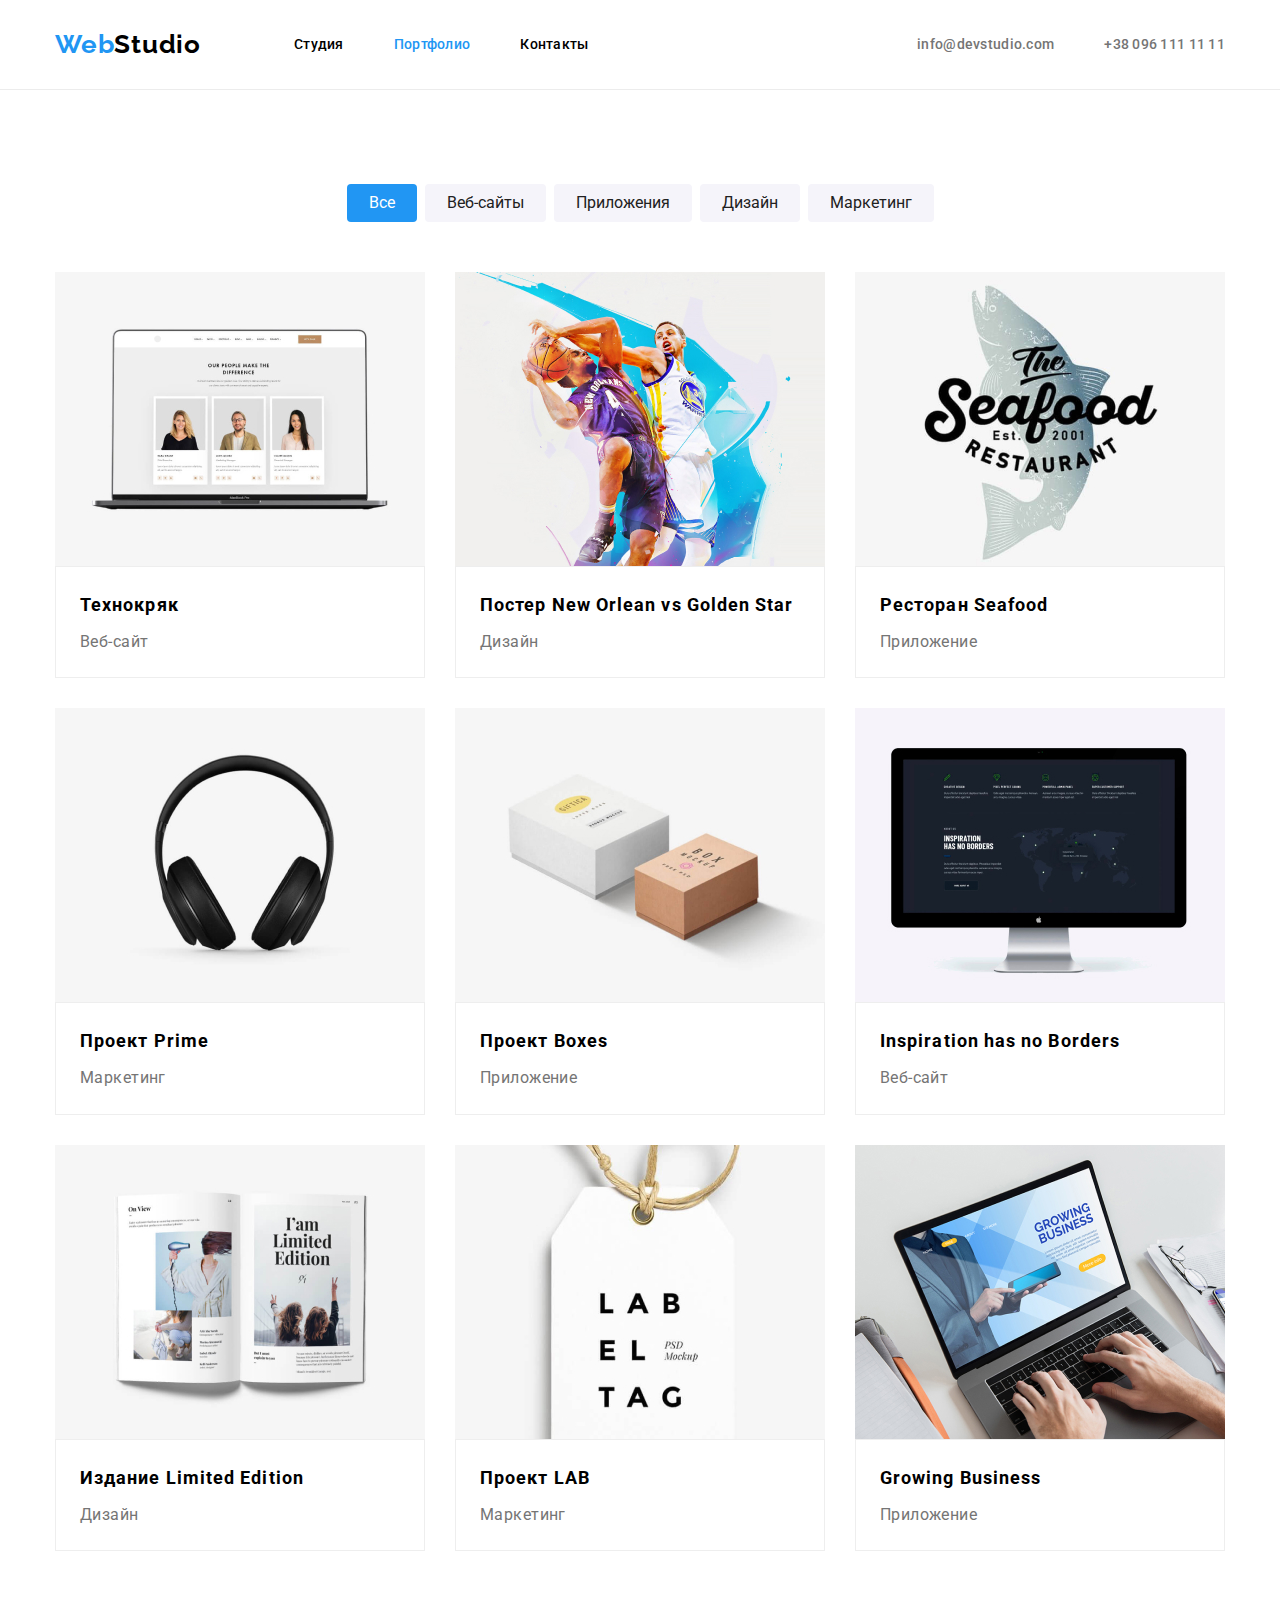
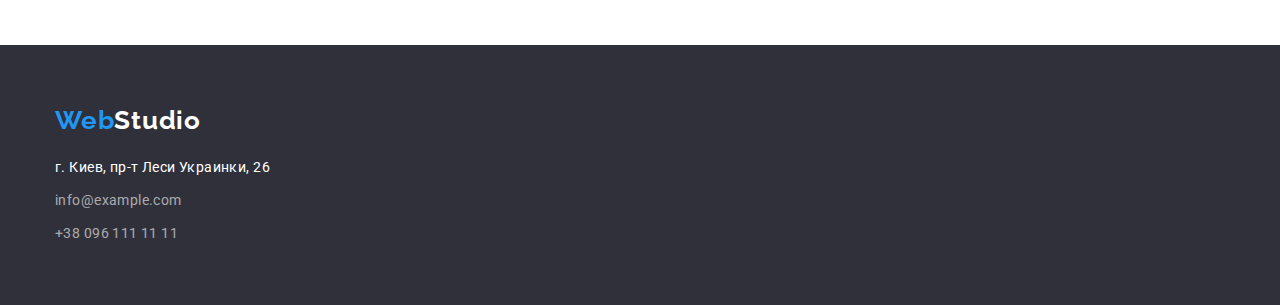
==== portfolio.html @ 382e7dde "Initial commit" ====
<!DOCTYPE html>
<html lang="ru">
<head>
    <meta charset="UTF-8">
    <meta http-equiv="X-UA-Compatible" content="IE=edge">
    <meta name="viewport" content="width=device-width, initial-scale=1.0">
    <title>Портфолио</title>
    <link rel="preconnect" href="https://fonts.googleapis.com" />
    <link rel="preconnect" href="https://fonts.gstatic.com" crossorigin />
    <link
      href="https://fonts.googleapis.com/css2?family=Raleway:wght@700&family=Roboto:wght@400;500;700;900&display=swap"
      rel="stylesheet"
    />
    <link rel="stylesheet" href="./css/modern-normalize-main/modern-normalize.css">
    <link rel="stylesheet" href="./css/styles.css">
</head>
<body>
  <header class="page-header">
    <div class="container">
      <div class="nav-container">
    <nav class="header-nav">
      <a class="logo-link" href="./index.html">Web<span class="logo-studio">Studio</span></a>
      <ul class="list-nav">
        <li class="item-nav-first"><a class="link-header" href="./index.html">Студия</a></li>
        <li class="item-nav"><a class="link-header current" href="./portfolio.html">Портфолио</a></li>
        <li class="item-nav"><a class="link-header" href="/">Контакты</a></li>
      </ul>
    </nav>
    <ul class="list-contact">
      <li class="item-contact">
        <a class="link-contact" href="emailto:info@devstudio.com">info@devstudio.com </a>
      </li>
      <li class="item-contact">
        <a class="link-contact" href="tel:+380961111111"> +38 096 111 11 11</a>
      </li>
    </ul>
  </div>
  </div>
  </header>
      <main>
      <section class="section portfolio-section">
        <div class="container">
        <h1 class="visually-hidden">Наши Услуги</h1>
        <ul class="button-list">
            <li class="button-item">
                <button class="button-portfolio active" type="button">Все</button>
            </li>
            <li class="button-item">
                <button class="button-portfolio" type="button">Веб-сайты</button>
            </li>
            <li class="button-item">
                <button class="button-portfolio" type="button">Приложения</button>
            </li>
            <li class="button-item">
                <button class="button-portfolio" type="button">Дизайн</button>
            </li>
            <li class="button-item-last">
                <button class="button-portfolio" type="button">Маркетинг</button>
            </li>
        </ul>
        <ul class="service">
            <li class="service-card" >
                 <img class="image img-service" src="./images/persh.jpg" alt="techno_kriak" width="370" height="294">
                 <div class="service-description">
                 <h2 class="service-title">Технокряк</h2>
                 <p class="service-text">Веб-сайт</p>
                </div>
            <li class="service-card">
                 <img class="image img-service" src="./images/drugii.jpg" alt="poster" width="370" height="294">
                 <div class="service-description" >
                 <h2 class="service-title">Постер New Orlean vs Golden Star</h2>
                 <p class="service-text">Дизайн</p>
                </div>
            <li class="service-card">
                 <img class="image img-service" src="./images/tretii.jpg" alt="restoran" width="370" height="294">
                 <div class="service-description" >
                 <h2 class="service-title">Ресторан Seafood</h2>
                 <p class="service-text">Приложение</p>
                </div>
            <li class="service-card">
                 <img class="image img-service" src="./images/chetvert.jpg" alt="prime" width="370" height="294">
                 <div class="service-description" >
                 <h2 class="service-title">Проект Prime</h2>
                 <p class="service-text">Маркетинг</p>
                </div>
            <li class="service-card">
                 <img class="image img-service" src="./images/piatii.jpg" alt="boxes" width="370" height="294">
                 <div class="service-description" >
                 <h2 class="service-title">Проект Boxes</h2>
                 <p class="service-text">Приложение</p>
                </div>
            <li class="service-card">
                 <img class="image img-service" src="./images/shostii.jpg" alt="web_site" width="370" height="294">
                 <div class="service-description" >
                 <h2 class="service-title">Inspiration has no Borders</h2>
                 <p class="service-text">Веб-сайт</p>
                </div>
            <li class="service-card">
                 <img class="image img-service" src="./images/sim.jpg" alt="magasine" width="370" height="294">
                 <div class="service-description" >
                 <h2 class="service-title">Издание Limited Edition</h2>
                 <p class="service-text">Дизайн</p>
                </div>
            <li class="service-card">
                 <img class="image img-service" src="./images/osim.jpg" alt="marketing" width="370" height="294">
                 <div class="service-description" >
                 <h2 class="service-title">Проект LAB</h2>
                 <p class="service-text">Маркетинг</p>
                </div>
            <li class="service-card">
                 <img class="image img-service" src="./images/dev.jpg" alt="app" width="370" height="294">
                 <div class="service-description" >
                 <h2 class="service-title">Growing Business</h2>
                 <p class="service-text">Приложение</p>
                </div>
        </ul>
      </div>
      </section>
      </main>
      <footer>
        <div class="container">
        <a class="logo-link" href="./index.html">Web<span class="logo-studio-footer">Studio</span></a>
        <address>
          <ul class="footer-list">
            <li class="footer-item">
              <a class="footer-link addreses" 
                href="https://bit.ly/3pXMvUd"
                target="_blank"
                rel="noopener noreferrer"
                >г. Киев, пр-т Леси Украинки, 26</a
              >
            </li>
            <li class="footer-item">
              <a class="footer-link" href="mailto:info@devstudio.com"
                >info@example.com</a
              >
            </li>
            <li class="footer-item-contact"><a class="footer-link" href="tel:+380961111111">+38 096 111 11 11</a></li>
          </ul>
        </address>
      </div>
      </footer>
</body>
</html>
---- css/styles.css ----
/* main */
:root {
    --primary-background-color: #ffffff;
    --secondary-background-color: #f5f4fa;
    --primary-text-color: #757575;
    --secondary-text-color: #212121;
    --accent: #2196f3;
    --button-hover: #188ce8;
    --logo-color: #000000;
    --invert-text-color: #ffffff;
    --third-text-color: rgba(255, 255, 255, 0.6);
    --third-background-color: #2f303a;
  }
body{
    background-color: var(--invert-text-color);
    font-family: 'Roboto', sans-serif;
    font-size: 14px;
    line-height: 1.2;
    letter-spacing: 0.03em;
}
.visually-hidden {
    position: absolute;
    width: 1px;
    height: 1px;
    margin: -1px;
    border: 0;
    padding: 0;
    
    white-space: nowrap;
    clip-path: inset(100%);
    clip: rect(0 0 0 0);
    overflow: hidden;
  }
  .container{
    width: 1200px;
    margin-left: auto;
    margin-right: auto;
    padding-left: 15px;
    padding-right: 15px;
  }
h1, h2, h3, h4, h5, h6, p {
	margin-top: 0;
}
.image {
	display: block;
	max-width: 100%;
	height: auto;
}
html {
	box-sizing: border-box;
}
*,
*::after,
*::before {
	box-sizing: inherit;
}
.section{
  padding-top: 94px;
  padding-bottom: 94px;
}
  /* header */
  header{
    padding: 29px 0;
    border-bottom: 1px solid #ECECEC;
  }
  .nav-container{
    display: flex;
    align-items: center;
  }
  .header-nav{
    display: flex;
    margin: 0;
  }
.logo-link{
    font-family: 'Raleway';
    font-style: normal;
    font-weight: 700;
    font-size: 26px;
    line-height: 1.19;
    letter-spacing: 0.03em;
    color: var(--accent);
    text-decoration: none;
}
.logo-studio{
    color: var(--logo-color);
}
.list-nav{
  list-style: none;
  display: flex;
  margin: 0;
  margin-left: 93px;
  align-items: center;
  list-style: none;
	padding-left: 0;
}
.item-nav-first{
  margin: 0;
}
.item-nav{
  margin-left: 50px;
}
.item-nav .current {
  color: var(--accent);
}
.item-nav-first .current {
  color: var(--accent);
}
.link-header {
  text-decoration: none;
  color: var(--secondary-text-color);
  font-weight: 500;
  line-height: 1.5;
  letter-spacing: 0.02em;
	color: inherit;
  padding-top: 32px;
  padding-bottom: 32px;
}
.link-header:hover, 
.link-header:focus {
  color: var(--accent);
}
.list-contact{
  list-style: none;
	padding-left: 0;
	margin: 0;
  display: flex;
  margin-left: auto;
 }
.item-contact{
 margin-left: 50px;
}
.item-contact-first{
  margin: 0;
}
.link-contact{
  color:  var(--primary-text-color);
  line-height: 1.5;
  font-weight: 500;
  letter-spacing: 0.02em;
  text-decoration: none;
  padding-top: 32px;
  padding-bottom: 32px;
}
.link-contact:hover,
.link-contact:focus {
  color: var(--accent);
}
/* studia */
.main-page {
    background: var(--third-background-color);
    text-align: center;
    padding: 200px 0;
    margin: 0;


}
.main-title {
    font-weight: 900;
    font-size: 44px;
    line-height: 1.36;
    letter-spacing: 0.06em;
    text-transform: uppercase;
    color: var(--primary-background-color);
    margin-bottom: 30px; 
    margin-left: auto;
    margin-right: auto;
    width: 696px;
 
}
.support {
    background-color: var(--button-hover);
    box-shadow: 0px 4px 4px rgba(0, 0, 0, 0.15);
    font-size: 16px;
    line-height: 1.9;
    color: #FFFFFF;
    cursor: pointer;
    display: inline-block;
    text-align: center;
    justify-content: center;
    padding: 10px 32px ;
    letter-spacing: 0.06em;
    border-radius: 4px;
    border: 0;
    min-width: 13px;

}

.facts-list {
  list-style: none;
  display: flex;
  margin: 0;
  padding-left: 0;
  align-items: center;
  justify-content: space-between;
}
.facts-item{
  width: 270px;
}

.facts-title {
    font-size: 14px;
    line-height: 1.1;
    text-transform: uppercase;
    color: var(--secondary-text-color);
    margin-bottom: 10px;
}
.facts-text{
    line-height: 1.71;
    color: var(--primary-text-color);
    margin: 0;
}
.presentation{
  padding-top: 0;
  text-align: center;
  align-items: center;
}
.section-title{
  margin-bottom: 50px;
  font-size: 36px;
  line-height: 1.2;
  text-align: center;
  color:var(--secondary-text-color);

}
.list-presentation{
  display: flex;
  text-decoration: none;
  padding-left: 0%;
  margin-top: -30px;
  margin-left: -30px;
  margin-bottom: 0;
}
.item-presentation{
  list-style: none;
  display: inline-block;
  margin-top: 30px;
  margin-left: 30px;
  flex-basis: calc((100% - 60px) / 3);
}
.team{
  text-align: center;
  align-items: center;
  background-color: var(--secondary-background-color);
  
}
.list-team{
  text-decoration: none;
  display: flex;
  padding-left: 0%;
  margin-top: -30px;
  margin-left: -30px;
  margin-bottom: 0;
}
.team-text{
  padding-top: 30px;
  padding-bottom: 30px;
}

.team-card{
    list-style: none;
    background: var(--primary-background-color);
    box-shadow: 0px 1px 3px rgba(0, 0, 0, 0.12), 0px 1px 1px rgba(0, 0, 0, 0.14),
      0px 2px 1px rgba(0, 0, 0, 0.2);
    border-radius: 0px 0px 4px 4px;
    display: inline-block;
    justify-content: space-between;
    margin-top: 30px;
    margin-left: 30px;
    flex-basis: calc((100% - 120px) / 4);
}
.team-name {
    font-weight: 500;
    font-size: 16px;
    line-height: 1.2;
    text-align: center;
    margin-bottom: 4px;
  }
  
.team-desc {
    font-size: 16px;
    line-height: 1.2;
    text-align: center;
    margin: 0;
    color: var(--primary-text-color);
  }
  /* footer */
  footer{
    background: var(--third-background-color);
    padding-top: 60px;
    padding-bottom: 60px;
    border-bottom: var(--accent);

  }
  .logo-studio-footer{
    color: var(--invert-text-color);
  }
  address{
    font-style: normal;
    margin-top: 20px;
  }
  .footer-list{
    list-style: none;
    padding-left: 0;
    margin: 0;
  }
  .footer-item{
    list-style: none;
    margin-bottom: 9px;
  }
  .footer-item-contact{
    margin-bottom: 0;
  }
  .footer-link{
    text-decoration: none;
    line-height: 1.7;
    color:   rgba(255, 255, 255, 0.6);
  }

.addreses{
  color: var(--invert-text-color);
}
/* portfolio */
.button-list{
  display: flex;
  align-items: center;
  justify-content: center;
  list-style: none;
	padding-left: 0;
  margin: 0;
}
.button-item{
  list-style: none;
  display: inline-block;
  margin-right: 8px;
}
.button-item-last{
  margin-right: 0;
}
.button-portfolio{
    background: #F5F4FA;
    color: var(--secondary-text-color);
    font-size: 16px;
    line-height: 1.63;
    text-align: center; 
    cursor: pointer;
    border-radius: 4px;
    border: 0;
    padding: 6px 22px ;
}
.button-portfolio.active{
  background-color: var(--accent);
  color: var(--primary-background-color);
}
.button-portfolio:hover,
.button-portfolio:focus
{
    background-color: var(--accent);
    color: var(--invert-text-color);
}
.service{
  display: flex;
  flex-wrap: wrap;
  padding-left: 0;
  margin-top: 50px;
  margin-bottom: 0;
  margin-left: 0;
  margin-right: -30px;
  margin-bottom: -30px;
}

.service-card {
  list-style: none;
  flex-basis: calc((100% - 90px) / 3);
  margin-right: 30px;
  margin-bottom: 30px;
  }
  .service-description{
    padding: 20px 24px;
    border: 1px solid #EEEEEE;
  }
  .service-title {
    font-size: 18px;
    line-height: 2;
    letter-spacing: 0.06em;
    margin-bottom: 4px;
  }
.service-text{
  color: var(--primary-text-color);
  font-size: 16px;
  line-height: 1.9;
  margin: 0;
}
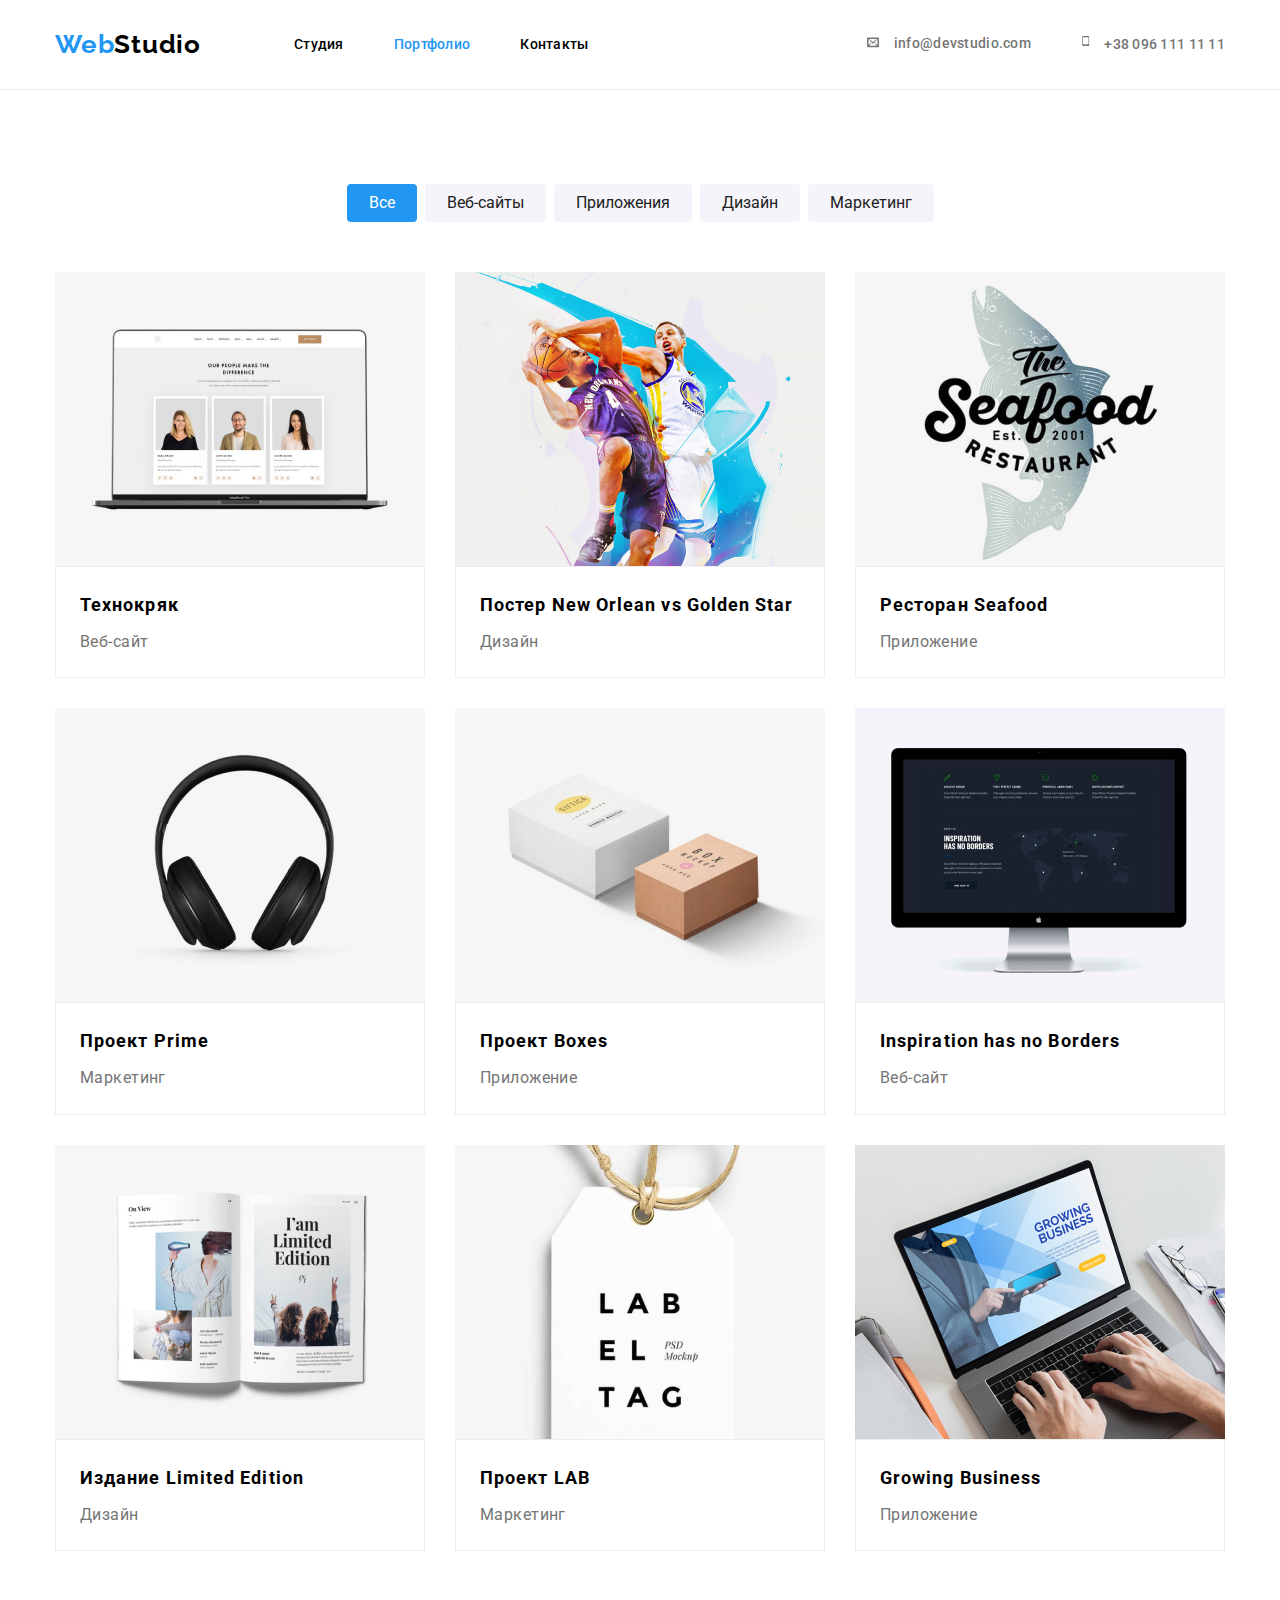
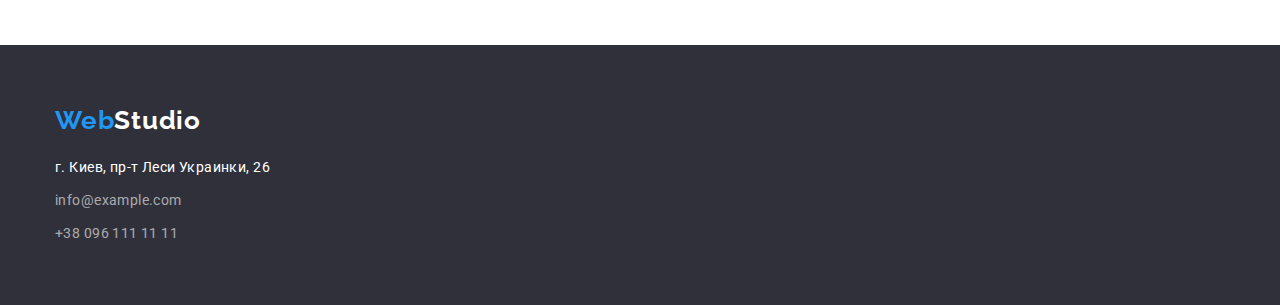
==== commit 82a8a670: "first" ====
--- a/portfolio.html
+++ b/portfolio.html
@@ -28,10 +28,20 @@
     </nav>
     <ul class="list-contact">
       <li class="item-contact">
-        <a class="link-contact" href="emailto:info@devstudio.com">info@devstudio.com </a>
+        <a class="link-contact" href="emailto:info@devstudio.com">
+          <svg class="contact-mail-icon">
+            <use href="./images/icons/icons.svg#icon-envelop " ></use>
+          </svg>
+          info@devstudio.com </a>
       </li>
       <li class="item-contact">
-        <a class="link-contact" href="tel:+380961111111"> +38 096 111 11 11</a>
+        <a class="link-contact" href="tel:+380961111111"> 
+          <svg class="contact-phone-icon">
+          <use href="./images/icons/icons.svg#icon-mobile2" >
+
+          </use>
+        </svg>
+        +38 096 111 11 11</a>
       </li>
     </ul>
   </div>
--- a/css/styles.css
+++ b/css/styles.css
@@ -141,16 +141,37 @@
   padding-top: 32px;
   padding-bottom: 32px;
 }
+.contact-mail-icon{
+  width: 16px;
+  height: 12px;
+  fill: var(--primary-text-color) ;
+  margin-right: 10px;
+}
+.contact-phone-icon{
+  width: 10px;
+  height: 16px;
+  fill: var(--primary-text-color);
+  margin-right: 10px;
+}
+.link-contact:hover .contact-mail-icon{
+  fill: var(--accent);
+}
+.link-contact:hover .contact-phone-icon{
+  fill: var(--accent);
+}
 .link-contact:hover,
 .link-contact:focus {
   color: var(--accent);
 }
 /* studia */
 .main-page {
-    background: var(--third-background-color);
+    background-image: linear-gradient(to right, rgba(47, 48, 58, 0.4), rgba(47, 48, 58, 0.4)), url(../images/main1.jpg) ;
+    height: 600px;
+    max-width: 1600px;
     text-align: center;
     padding: 200px 0;
-    margin: 0;
+    margin: 0 auto;
+    background-size: auto;
 
 
 }
@@ -196,6 +217,29 @@
 .facts-item{
   width: 270px;
 }
+.facts-item::before{
+  content: " ";
+  display: block;
+  height: 120px;
+  background-color: rgba(245, 244, 250, 1);
+  background-position: center;
+  background-repeat: no-repeat;
+  background-size: 70px;
+  border-radius: 4px;
+  margin-bottom: 30px;
+}
+.facts-item:nth-child(1)::before{
+  background-image: url(../images/antenna\ 1.png);
+}
+.facts-item:nth-child(2)::before{
+  background-image: url(../images/clock\ 1.png);
+}
+.facts-item:nth-child(3)::before{
+  background-image: url(../images/diagram\ 1.png);
+}
+.facts-item:nth-child(4)::before{
+  background-image: url(../images/astro.png);
+}
 
 .facts-title {
     font-size: 14px;
@@ -291,6 +335,13 @@
     border-bottom: var(--accent);
 
   }
+  .footer-section{
+    display: inline-flex;
+  }
+  .footer-join{
+    list-style: none;
+    margin-left: 70px;
+  }
   .logo-studio-footer{
     color: var(--invert-text-color);
   }
@@ -319,6 +370,29 @@
 .addreses{
   color: var(--invert-text-color);
 }
+.list-join-icon{
+  list-style: none;
+  display: flex;
+  padding-left: 0;
+
+}
+
+.text-join{
+    font-weight: 700;
+    font-size: 14px;
+    line-height: 1.2; 
+    color: var(--invert-text-color);
+    margin-bottom: 20px;
+}
+.media-icon-join{
+  display: inline-block;
+  width: 44px;
+  height: 44px;
+  fill: #FFFFFF;
+  background-color: rgba(255, 255, 255, 0.1);
+  border-radius: 50%;
+}
+
 /* portfolio */
 .button-list{
   display: flex;
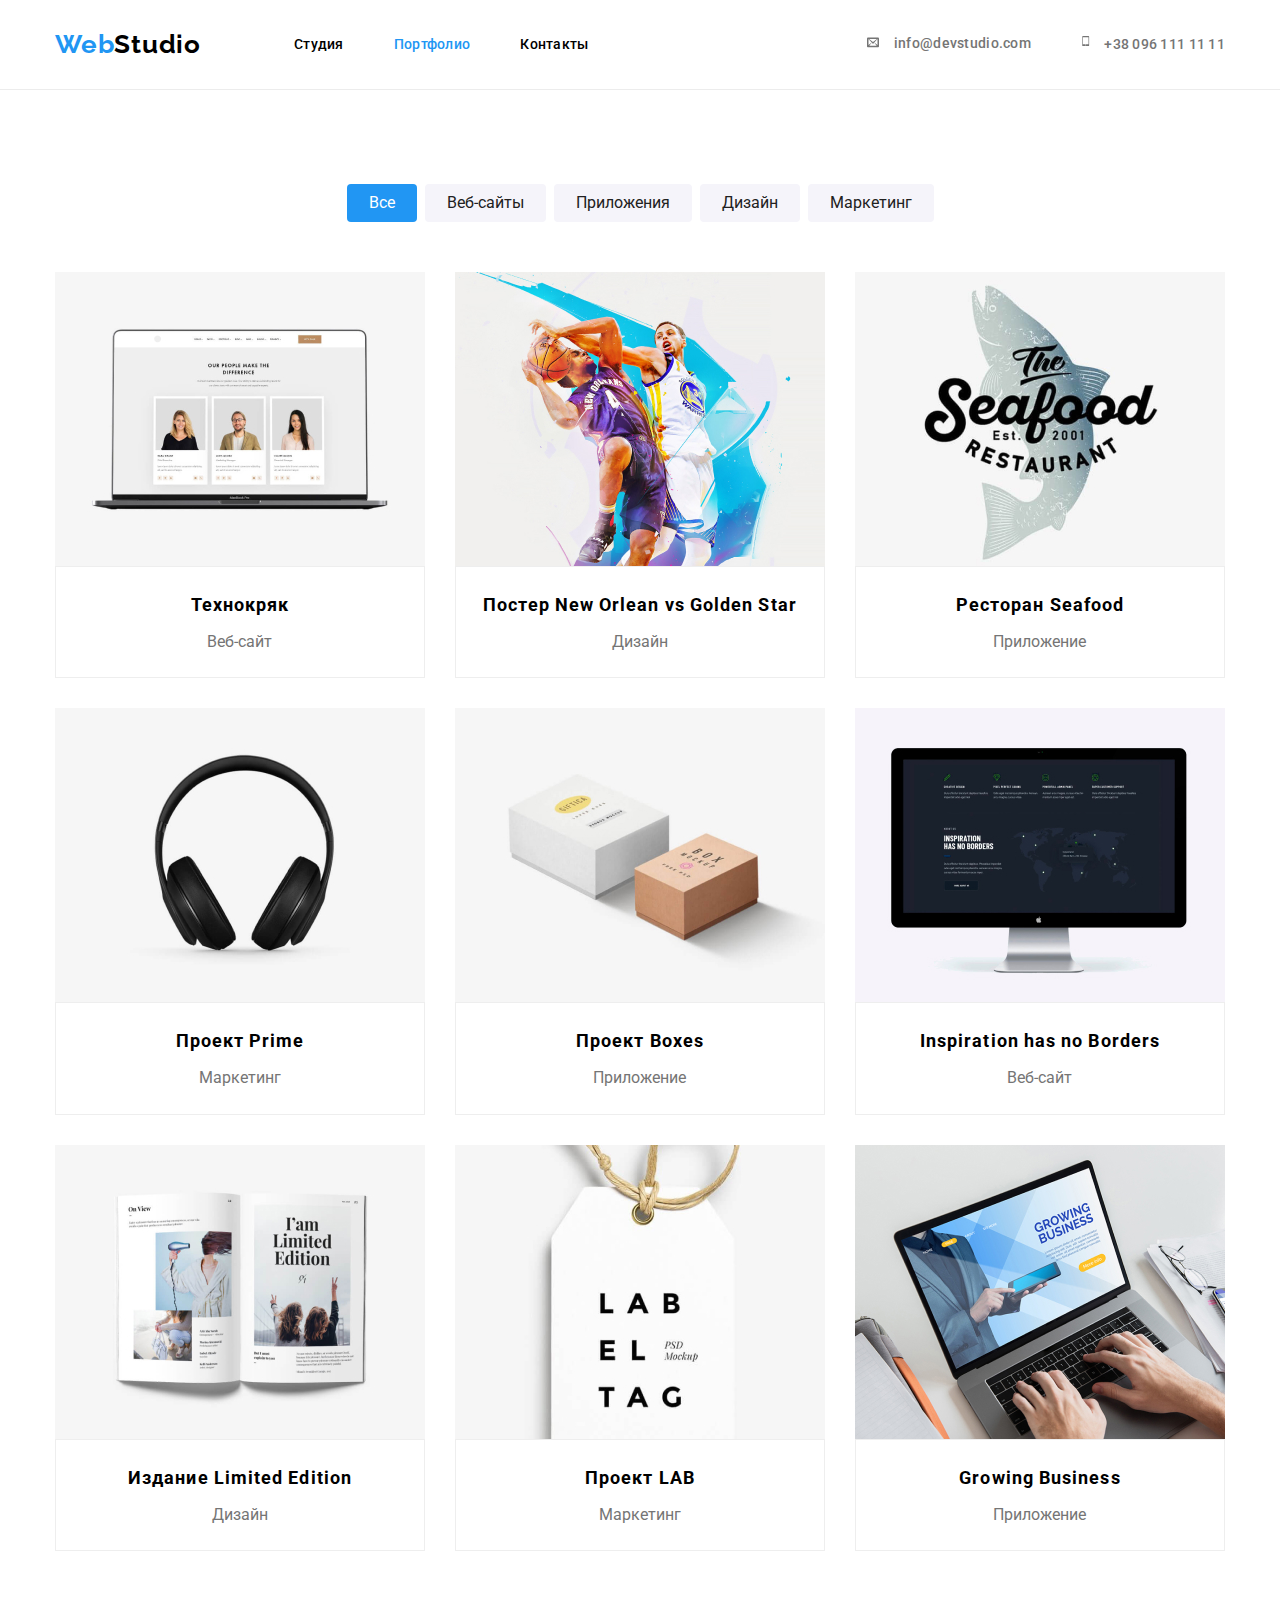
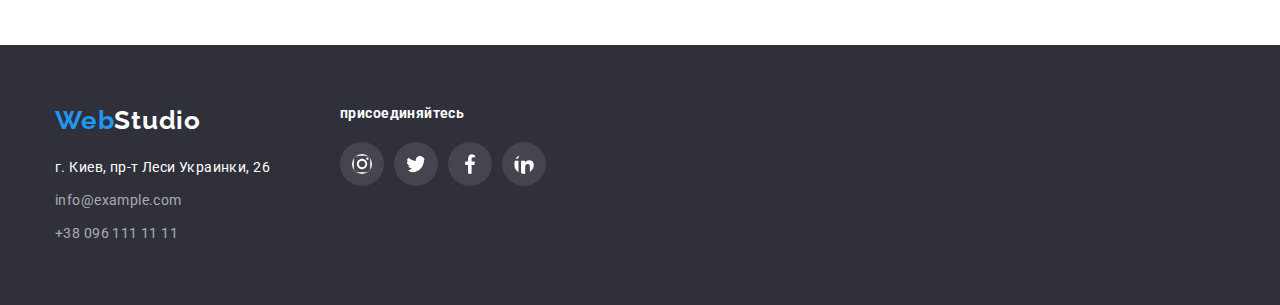
==== commit 846f9da8: "icons-2" ====
--- a/portfolio.html
+++ b/portfolio.html
@@ -1,9 +1,9 @@
 <!DOCTYPE html>
 <html lang="ru">
-<head>
-    <meta charset="UTF-8">
-    <meta http-equiv="X-UA-Compatible" content="IE=edge">
-    <meta name="viewport" content="width=device-width, initial-scale=1.0">
+  <head>
+    <meta charset="UTF-8" />
+    <meta http-equiv="X-UA-Compatible" content="IE=edge" />
+    <meta name="viewport" content="width=device-width, initial-scale=1.0" />
     <title>Портфолио</title>
     <link rel="preconnect" href="https://fonts.googleapis.com" />
     <link rel="preconnect" href="https://fonts.gstatic.com" crossorigin />
@@ -11,144 +11,275 @@
       href="https://fonts.googleapis.com/css2?family=Raleway:wght@700&family=Roboto:wght@400;500;700;900&display=swap"
       rel="stylesheet"
     />
-    <link rel="stylesheet" href="./css/modern-normalize-main/modern-normalize.css">
-    <link rel="stylesheet" href="./css/styles.css">
-</head>
-<body>
-  <header class="page-header">
-    <div class="container">
-      <div class="nav-container">
-    <nav class="header-nav">
-      <a class="logo-link" href="./index.html">Web<span class="logo-studio">Studio</span></a>
-      <ul class="list-nav">
-        <li class="item-nav-first"><a class="link-header" href="./index.html">Студия</a></li>
-        <li class="item-nav"><a class="link-header current" href="./portfolio.html">Портфолио</a></li>
-        <li class="item-nav"><a class="link-header" href="/">Контакты</a></li>
-      </ul>
-    </nav>
-    <ul class="list-contact">
-      <li class="item-contact">
-        <a class="link-contact" href="emailto:info@devstudio.com">
-          <svg class="contact-mail-icon">
-            <use href="./images/icons/icons.svg#icon-envelop " ></use>
-          </svg>
-          info@devstudio.com </a>
-      </li>
-      <li class="item-contact">
-        <a class="link-contact" href="tel:+380961111111"> 
-          <svg class="contact-phone-icon">
-          <use href="./images/icons/icons.svg#icon-mobile2" >
-
-          </use>
-        </svg>
-        +38 096 111 11 11</a>
-      </li>
-    </ul>
-  </div>
-  </div>
-  </header>
-      <main>
+    <link rel="stylesheet" href="./css/modern-normalize-main/modern-normalize.css" />
+    <link rel="stylesheet" href="./css/styles.css" />
+  </head>
+  <body>
+    <header class="page-header">
+      <div class="container">
+        <div class="nav-container">
+          <nav class="header-nav">
+            <a class="logo-link" href="./index.html">Web<span class="logo-studio">Studio</span></a>
+            <ul class="list-nav">
+              <li class="item-nav-first"><a class="link-header" href="./index.html">Студия</a></li>
+              <li class="item-nav">
+                <a class="link-header current" href="./portfolio.html">Портфолио</a>
+              </li>
+              <li class="item-nav"><a class="link-header" href="/">Контакты</a></li>
+            </ul>
+          </nav>
+          <ul class="list-contact">
+            <li class="item-contact">
+              <a class="link-contact" href="emailto:info@devstudio.com">
+                <svg class="contact-mail-icon">
+                  <use href="./images/icons/icons.svg#icon-envelop "></use>
+                </svg>
+                info@devstudio.com
+              </a>
+            </li>
+            <li class="item-contact">
+              <a class="link-contact" href="tel:+380961111111">
+                <svg class="contact-phone-icon">
+                  <use href="./images/icons/icons.svg#icon-mobile2"></use>
+                </svg>
+                +38 096 111 11 11</a
+              >
+            </li>
+          </ul>
+        </div>
+      </div>
+    </header>
+    <main>
       <section class="section portfolio-section">
         <div class="container">
-        <h1 class="visually-hidden">Наши Услуги</h1>
-        <ul class="button-list">
-            <li class="button-item">
-                <button class="button-portfolio active" type="button">Все</button>
-            </li>
-            <li class="button-item">
-                <button class="button-portfolio" type="button">Веб-сайты</button>
-            </li>
-            <li class="button-item">
-                <button class="button-portfolio" type="button">Приложения</button>
-            </li>
-            <li class="button-item">
-                <button class="button-portfolio" type="button">Дизайн</button>
+          <h1 class="visually-hidden">Наши Услуги</h1>
+          <ul class="button-list">
+            <li class="button-item">
+              <button class="button-portfolio active" type="button">Все</button>
+            </li>
+            <li class="button-item">
+              <button class="button-portfolio" type="button">Веб-сайты</button>
+            </li>
+            <li class="button-item">
+              <button class="button-portfolio" type="button">Приложения</button>
+            </li>
+            <li class="button-item">
+              <button class="button-portfolio" type="button">Дизайн</button>
             </li>
             <li class="button-item-last">
-                <button class="button-portfolio" type="button">Маркетинг</button>
-            </li>
-        </ul>
-        <ul class="service">
-            <li class="service-card" >
-                 <img class="image img-service" src="./images/persh.jpg" alt="techno_kriak" width="370" height="294">
-                 <div class="service-description">
-                 <h2 class="service-title">Технокряк</h2>
-                 <p class="service-text">Веб-сайт</p>
-                </div>
-            <li class="service-card">
-                 <img class="image img-service" src="./images/drugii.jpg" alt="poster" width="370" height="294">
-                 <div class="service-description" >
-                 <h2 class="service-title">Постер New Orlean vs Golden Star</h2>
-                 <p class="service-text">Дизайн</p>
-                </div>
-            <li class="service-card">
-                 <img class="image img-service" src="./images/tretii.jpg" alt="restoran" width="370" height="294">
-                 <div class="service-description" >
-                 <h2 class="service-title">Ресторан Seafood</h2>
-                 <p class="service-text">Приложение</p>
-                </div>
-            <li class="service-card">
-                 <img class="image img-service" src="./images/chetvert.jpg" alt="prime" width="370" height="294">
-                 <div class="service-description" >
-                 <h2 class="service-title">Проект Prime</h2>
-                 <p class="service-text">Маркетинг</p>
-                </div>
-            <li class="service-card">
-                 <img class="image img-service" src="./images/piatii.jpg" alt="boxes" width="370" height="294">
-                 <div class="service-description" >
-                 <h2 class="service-title">Проект Boxes</h2>
-                 <p class="service-text">Приложение</p>
-                </div>
-            <li class="service-card">
-                 <img class="image img-service" src="./images/shostii.jpg" alt="web_site" width="370" height="294">
-                 <div class="service-description" >
-                 <h2 class="service-title">Inspiration has no Borders</h2>
-                 <p class="service-text">Веб-сайт</p>
-                </div>
-            <li class="service-card">
-                 <img class="image img-service" src="./images/sim.jpg" alt="magasine" width="370" height="294">
-                 <div class="service-description" >
-                 <h2 class="service-title">Издание Limited Edition</h2>
-                 <p class="service-text">Дизайн</p>
-                </div>
-            <li class="service-card">
-                 <img class="image img-service" src="./images/osim.jpg" alt="marketing" width="370" height="294">
-                 <div class="service-description" >
-                 <h2 class="service-title">Проект LAB</h2>
-                 <p class="service-text">Маркетинг</p>
-                </div>
-            <li class="service-card">
-                 <img class="image img-service" src="./images/dev.jpg" alt="app" width="370" height="294">
-                 <div class="service-description" >
-                 <h2 class="service-title">Growing Business</h2>
-                 <p class="service-text">Приложение</p>
-                </div>
-        </ul>
+              <button class="button-portfolio" type="button">Маркетинг</button>
+            </li>
+          </ul>
+          <ul class="service">
+            <li class="service-card">
+              <button class="servise-card-button">
+                <img
+                  class="image img-service"
+                  src="./images/persh.jpg"
+                  alt="techno_kriak"
+                  width="370"
+                  height="294"
+                />
+                <div class="service-description">
+                  <h2 class="service-title">Технокряк</h2>
+                  <p class="service-text">Веб-сайт</p>
+                </div>
+              </button>
+            </li>
+
+            <li class="service-card">
+              <button class="servise-card-button">
+                <img
+                  class="image img-service"
+                  src="./images/drugii.jpg"
+                  alt="poster"
+                  width="370"
+                  height="294"
+                />
+                <div class="service-description">
+                  <h2 class="service-title">Постер New Orlean vs Golden Star</h2>
+                  <p class="service-text">Дизайн</p>
+                </div>
+              </button>
+            </li>
+
+            <li class="service-card">
+              <button class="servise-card-button">
+                <img
+                  class="image img-service"
+                  src="./images/tretii.jpg"
+                  alt="restoran"
+                  width="370"
+                  height="294"
+                />
+                <div class="service-description">
+                  <h2 class="service-title">Ресторан Seafood</h2>
+                  <p class="service-text">Приложение</p>
+                </div>
+              </button>
+            </li>
+
+            <li class="service-card">
+              <button class="servise-card-button">
+                <img
+                  class="image img-service"
+                  src="./images/chetvert.jpg"
+                  alt="prime"
+                  width="370"
+                  height="294"
+                />
+                <div class="service-description">
+                  <h2 class="service-title">Проект Prime</h2>
+                  <p class="service-text">Маркетинг</p>
+                </div>
+              </button>
+            </li>
+
+            <li class="service-card">
+              <button class="servise-card-button">
+                <img
+                  class="image img-service"
+                  src="./images/piatii.jpg"
+                  alt="boxes"
+                  width="370"
+                  height="294"
+                />
+                <div class="service-description">
+                  <h2 class="service-title">Проект Boxes</h2>
+                  <p class="service-text">Приложение</p>
+                </div>
+              </button>
+            </li>
+
+            <li class="service-card">
+              <button class="servise-card-button">
+                <img
+                  class="image img-service"
+                  src="./images/shostii.jpg"
+                  alt="web_site"
+                  width="370"
+                  height="294"
+                />
+                <div class="service-description">
+                  <h2 class="service-title">Inspiration has no Borders</h2>
+                  <p class="service-text">Веб-сайт</p>
+                </div>
+              </button>
+            </li>
+
+            <li class="service-card">
+              <button class="servise-card-button">
+                <img
+                  class="image img-service"
+                  src="./images/sim.jpg"
+                  alt="magasine"
+                  width="370"
+                  height="294"
+                />
+                <div class="service-description">
+                  <h2 class="service-title">Издание Limited Edition</h2>
+                  <p class="service-text">Дизайн</p>
+                </div>
+              </button>
+            </li>
+
+            <li class="service-card">
+              <button class="servise-card-button">
+                <img
+                  class="image img-service"
+                  src="./images/osim.jpg"
+                  alt="marketing"
+                  width="370"
+                  height="294"
+                />
+                <div class="service-description">
+                  <h2 class="service-title">Проект LAB</h2>
+                  <p class="service-text">Маркетинг</p>
+                </div>
+              </button>
+            </li>
+
+            <li class="service-card">
+              <button class="servise-card-button">
+                <img
+                  class="image img-service"
+                  src="./images/dev.jpg"
+                  alt="app"
+                  width="370"
+                  height="294"
+                />
+                <div class="service-description">
+                  <h2 class="service-title">Growing Business</h2>
+                  <p class="service-text">Приложение</p>
+                </div>
+              </button>
+            </li>
+          </ul>
+        </div>
+      </section>
+    </main>
+    <footer>
+      <div class="container">
+        <div class="footer-section">
+          <div class="adress-footer">
+            <a class="logo-link" href="./index.html"
+              >Web<span class="logo-studio-footer">Studio</span></a
+            >
+            <address>
+              <ul class="footer-list">
+                <li class="footer-item">
+                  <a
+                    class="footer-link addreses"
+                    href="https://bit.ly/3pXMvUd"
+                    target="_blank"
+                    rel="noopener noreferrer"
+                    >г. Киев, пр-т Леси Украинки, 26</a
+                  >
+                </li>
+                <li class="footer-item">
+                  <a class="footer-link" href="mailto:info@devstudio.com">info@example.com</a>
+                </li>
+                <li class="footer-item-contact">
+                  <a class="footer-link" href="tel:+380961111111">+38 096 111 11 11</a>
+                </li>
+              </ul>
+            </address>
+          </div>
+          <div class="footer-join">
+            <p class="text-join">присоединяйтесь</p>
+            <ul class="list-join-icon">
+              <li class="item-join-icon-first">
+                <a class="link-join-icon" href="">
+                  <svg class="media-icon-join">
+                    <use href="./images/icons/icons.svg#icon-instagram"></use>
+                  </svg>
+                </a>
+              </li>
+              <li class="item-join-icon">
+                <a class="link-join-icon" href="">
+                  <svg class="media-icon-join">
+                    <use href="./images/icons/icons.svg#icon-twitter"></use>
+                  </svg>
+                </a>
+              </li>
+              <li class="item-join-icon">
+                <a class="link-join-icon" href="">
+                  <svg class="media-icon-join">
+                    <use href="./images/icons/icons.svg#icon-facebook"></use>
+                  </svg>
+                </a>
+              </li>
+              <li class="item-join-icon">
+                <a class="link-join-icon" href="">
+                  <svg class="media-icon-join">
+                    <use href="./images/icons/icons.svg#icon-linkedin"></use>
+                  </svg>
+                </a>
+              </li>
+            </ul>
+          </div>
+        </div>
       </div>
-      </section>
-      </main>
-      <footer>
-        <div class="container">
-        <a class="logo-link" href="./index.html">Web<span class="logo-studio-footer">Studio</span></a>
-        <address>
-          <ul class="footer-list">
-            <li class="footer-item">
-              <a class="footer-link addreses" 
-                href="https://bit.ly/3pXMvUd"
-                target="_blank"
-                rel="noopener noreferrer"
-                >г. Киев, пр-т Леси Украинки, 26</a
-              >
-            </li>
-            <li class="footer-item">
-              <a class="footer-link" href="mailto:info@devstudio.com"
-                >info@example.com</a
-              >
-            </li>
-            <li class="footer-item-contact"><a class="footer-link" href="tel:+380961111111">+38 096 111 11 11</a></li>
-          </ul>
-        </address>
-      </div>
-      </footer>
-</body>
-</html>+    </footer>
+  </body>
+</html>
--- a/css/styles.css
+++ b/css/styles.css
@@ -326,7 +326,69 @@
     text-align: center;
     margin: 0;
     color: var(--primary-text-color);
-  }
+    margin-bottom: 16px;
+  }
+  .list-team-icon{
+  list-style: none;
+  display: flex;
+  padding-left: 0;
+  margin: 0;
+  justify-content: space-around;
+  
+}
+  .media-icon-team{
+    display: inline-block;
+    width: 44px;
+    height: 44px;
+    fill: #AFB1B8;
+    background-color: rgba(255, 255, 255, 0.1);
+    border-radius: 50%;
+    padding: 12px
+  }
+  .link-team-icon:hover .media-icon-team{
+    background-color: var(--accent);
+    fill: var(--primary-background-color);
+  }
+
+.list-clients{
+  display: flex;
+  align-items: center;
+  justify-content: center;
+  list-style: none;
+	padding-left: 0;
+  margin: 0;
+}
+.item-clients{
+  display: inline-block;
+  margin-left: 30px;
+}
+.button-clients{
+  margin: 0;
+  padding: 0;
+  border: 1px solid #AFB1B8;
+  border-radius: 4px;
+  background-color: var(--primary-background-color);
+}
+.button-clients:hover .icon-clients{
+  fill: var(--accent);
+}
+
+.button-clients:hover,
+.button-clients:focus
+{
+  cursor: pointer;
+  border: 1px solid var(--accent);
+}
+
+.icon-clients{
+  height: 60px;
+  width: 106px;
+  padding: 0;
+  margin: 16px 32px;
+  fill: #AFB1B8;
+  background-color: var(--primary-background-color);
+}
+
   /* footer */
   footer{
     background: var(--third-background-color);
@@ -338,10 +400,7 @@
   .footer-section{
     display: inline-flex;
   }
-  .footer-join{
-    list-style: none;
-    margin-left: 70px;
-  }
+
   .logo-studio-footer{
     color: var(--invert-text-color);
   }
@@ -370,13 +429,17 @@
 .addreses{
   color: var(--invert-text-color);
 }
+.footer-join{
+  list-style: none;
+  margin-left: 70px;
+}
 .list-join-icon{
   list-style: none;
   display: flex;
   padding-left: 0;
-
-}
-
+  margin: 0;
+
+}
 .text-join{
     font-weight: 700;
     font-size: 14px;
@@ -391,6 +454,16 @@
   fill: #FFFFFF;
   background-color: rgba(255, 255, 255, 0.1);
   border-radius: 50%;
+  padding: 12px
+}
+.item-join-icon-first{
+  margin-left: 0;
+}
+.item-join-icon{
+  margin-left: 10px;
+}
+.link-join-icon:hover .media-icon-join{
+  background-color: var(--accent);
 }
 
 /* portfolio */
@@ -441,13 +514,22 @@
   margin-right: -30px;
   margin-bottom: -30px;
 }
-
+.servise-card-button{
+  cursor: pointer;
+  background-color: var(--primary-background-color);
+  border: none;
+  padding: 0;
+}
+.servise-card-button:hover{
+ box-shadow: 0px 1px 1px rgba(0, 0, 0, 0.12), 0px 4px 4px rgba(0, 0, 0, 0.06), 1px 4px 6px rgba(0, 0, 0, 0.16);;
+}
 .service-card {
   list-style: none;
   flex-basis: calc((100% - 90px) / 3);
   margin-right: 30px;
   margin-bottom: 30px;
   }
+
   .service-description{
     padding: 20px 24px;
     border: 1px solid #EEEEEE;
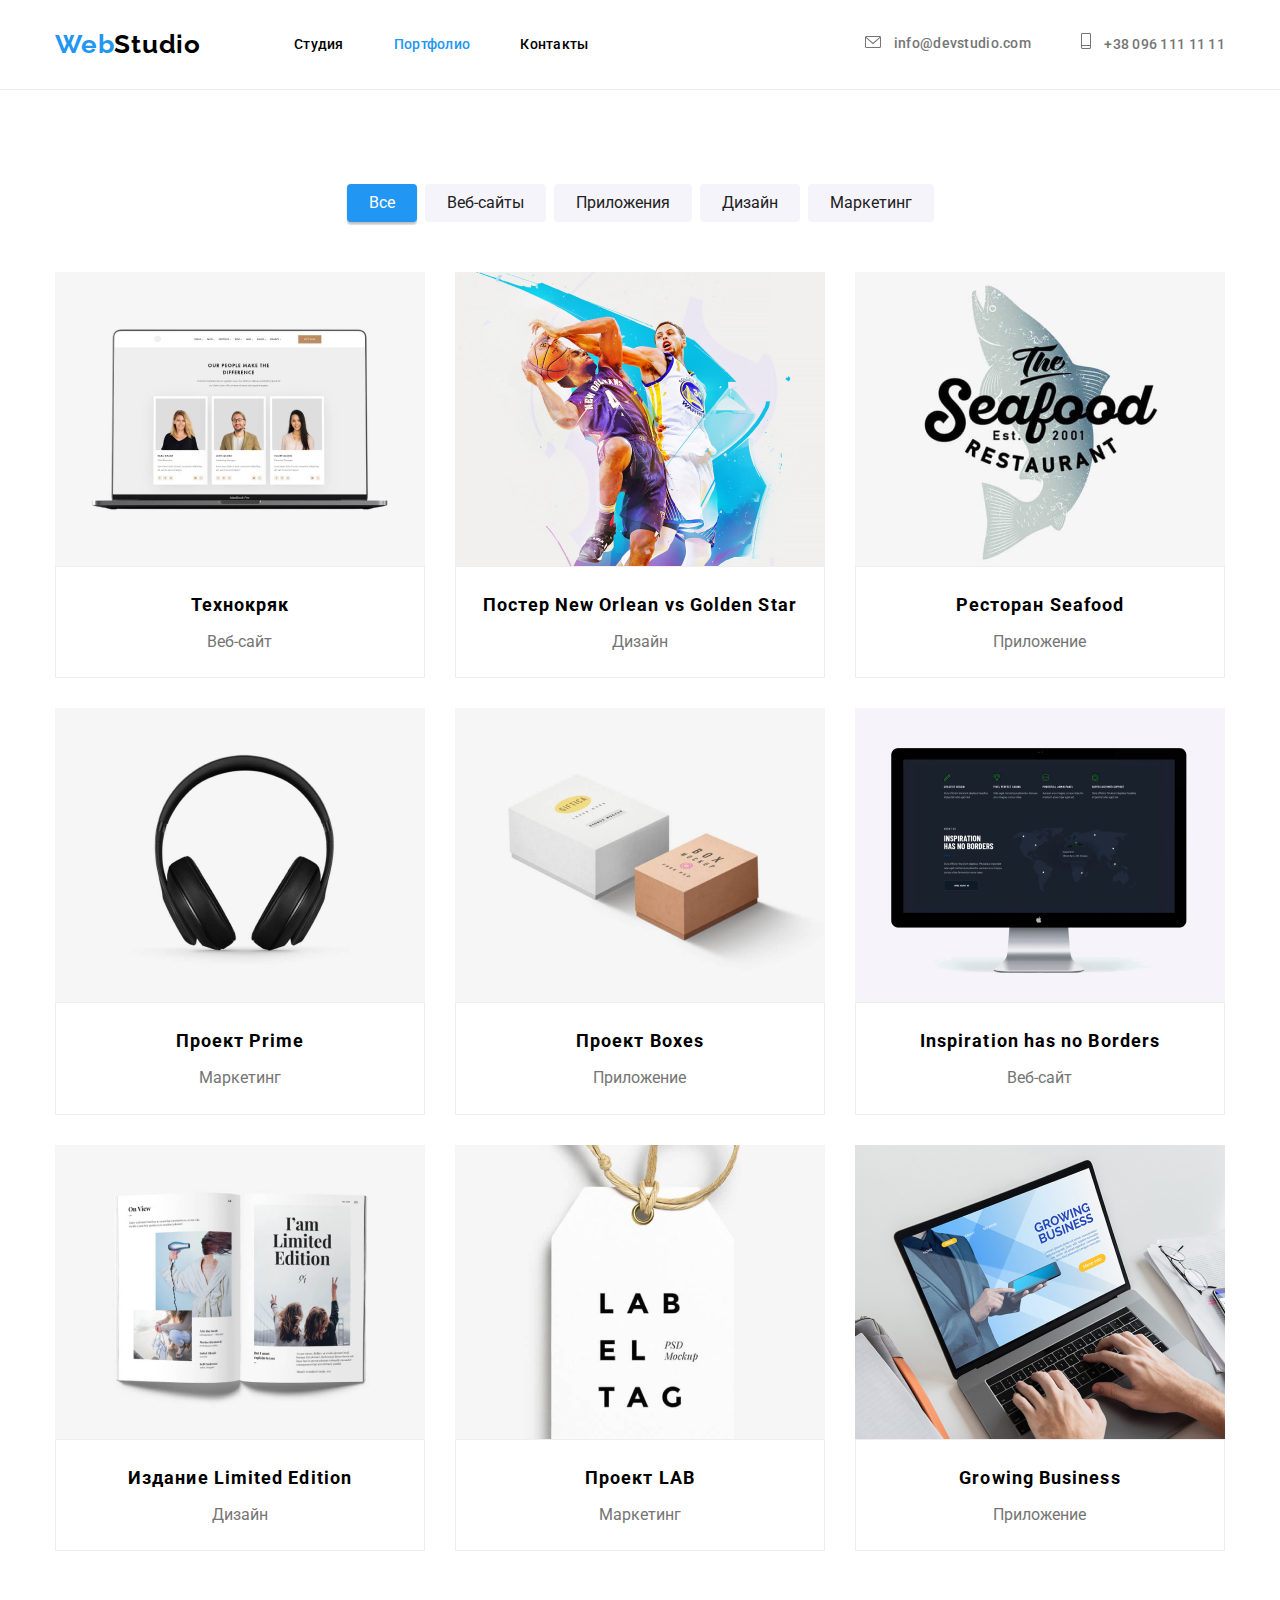
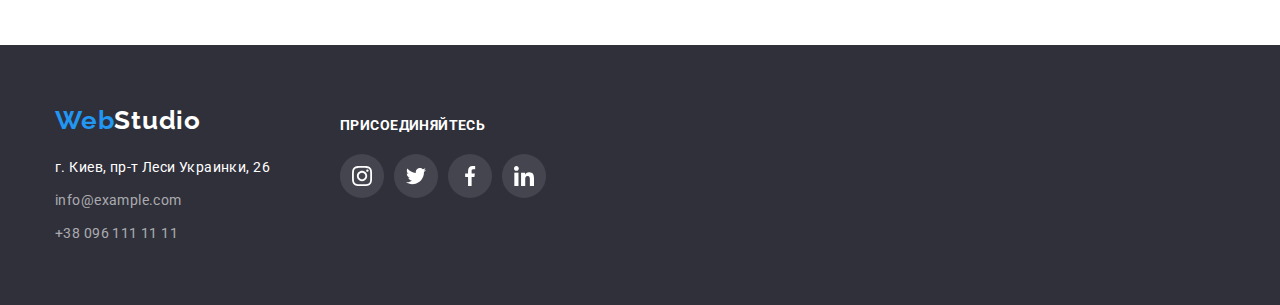
==== commit e227921d: "fix" ====
--- a/portfolio.html
+++ b/portfolio.html
@@ -29,10 +29,10 @@
             </ul>
           </nav>
           <ul class="list-contact">
-            <li class="item-contact">
+            <li class="item-contact-first">
               <a class="link-contact" href="emailto:info@devstudio.com">
                 <svg class="contact-mail-icon">
-                  <use href="./images/icons/icons.svg#icon-envelop "></use>
+                  <use href="./images/icons/icons.svg#icon-mail"></use>
                 </svg>
                 info@devstudio.com
               </a>
@@ -40,7 +40,7 @@
             <li class="item-contact">
               <a class="link-contact" href="tel:+380961111111">
                 <svg class="contact-phone-icon">
-                  <use href="./images/icons/icons.svg#icon-mobile2"></use>
+                  <use href="./images/icons/icons.svg#icon-phone"></use>
                 </svg>
                 +38 096 111 11 11</a
               >
--- a/css/styles.css
+++ b/css/styles.css
@@ -130,8 +130,9 @@
  margin-left: 50px;
 }
 .item-contact-first{
-  margin: 0;
-}
+  margin-left: 0;
+}
+
 .link-contact{
   color:  var(--primary-text-color);
   line-height: 1.5;
@@ -329,27 +330,39 @@
     margin-bottom: 16px;
   }
   .list-team-icon{
-  list-style: none;
-  display: flex;
-  padding-left: 0;
-  margin: 0;
-  justify-content: space-around;
-  
+    list-style: none;
+    display: flex;
+    padding-left: 0;
+    margin: 0;
+    justify-content: center;
 }
   .media-icon-team{
-    display: inline-block;
-    width: 44px;
-    height: 44px;
+    width: 20px;
+    height: 20px;
     fill: #AFB1B8;
-    background-color: rgba(255, 255, 255, 0.1);
-    border-radius: 50%;
-    padding: 12px
-  }
+  }
+  .item-team-icon-first{
+    margin-left: 0;
+  }
+  .item-team-icon{
+    margin-left: 10px;
+  }
+  .link-team-icon{
+  display: flex;
+  justify-content: center;
+  align-items: center;
+  width: 44px;
+  height: 44px;
+  background-color:  #FFFFFF;
+  border-radius: 50%;
+}
   .link-team-icon:hover .media-icon-team{
     background-color: var(--accent);
-    fill: var(--primary-background-color);
-  }
-
+    fill: #FFFFFF;
+  }
+  .link-team-icon:hover{
+    background-color: var(--accent);
+  }
 .list-clients{
   display: flex;
   align-items: center;
@@ -359,22 +372,30 @@
   margin: 0;
 }
 .item-clients{
-  display: inline-block;
   margin-left: 30px;
 }
-.button-clients{
+.item-clients-first{
+  margin: 0;
+}
+.link-clients{
   margin: 0;
   padding: 0;
   border: 1px solid #AFB1B8;
   border-radius: 4px;
   background-color: var(--primary-background-color);
-}
-.button-clients:hover .icon-clients{
+  padding: 16px 32px;
+  display: flex;
+  justify-content: center;
+  align-items: center;
+  
+
+}
+.link-clients:hover .icon-clients{
   fill: var(--accent);
 }
 
-.button-clients:hover,
-.button-clients:focus
+.link-clients:hover,
+.link-clients:focus
 {
   cursor: pointer;
   border: 1px solid var(--accent);
@@ -384,7 +405,6 @@
   height: 60px;
   width: 106px;
   padding: 0;
-  margin: 16px 32px;
   fill: #AFB1B8;
   background-color: var(--primary-background-color);
 }
@@ -409,9 +429,9 @@
     margin-top: 20px;
   }
   .footer-list{
-    list-style: none;
     padding-left: 0;
     margin: 0;
+    list-style: none;
   }
   .footer-item{
     list-style: none;
@@ -432,6 +452,7 @@
 .footer-join{
   list-style: none;
   margin-left: 70px;
+  margin-top: 12px;
 }
 .list-join-icon{
   list-style: none;
@@ -442,26 +463,39 @@
 }
 .text-join{
     font-weight: 700;
-    font-size: 14px;
     line-height: 1.2; 
     color: var(--invert-text-color);
     margin-bottom: 20px;
-}
-.media-icon-join{
-  display: inline-block;
+    vertical-align: top;
+    text-transform: uppercase;
+}
+.list-join-icon{
+  display: flex;
+}
+.link-join-icon{
+  display: flex;
+  justify-content: center;
+  align-items: center;
   width: 44px;
   height: 44px;
+  background-color:  rgba(255, 255, 255, 0.1);
+  border-radius: 50%;
+}
+.link-join-icon:hover{
+  background-color: var(--accent);
+}
+.media-icon-join{
+  width: 20px;
+  height: 20px;
   fill: #FFFFFF;
-  background-color: rgba(255, 255, 255, 0.1);
-  border-radius: 50%;
-  padding: 12px
+}
+.item-join-icon{
+ margin-left: 10px;
 }
 .item-join-icon-first{
   margin-left: 0;
 }
-.item-join-icon{
-  margin-left: 10px;
-}
+
 .link-join-icon:hover .media-icon-join{
   background-color: var(--accent);
 }
@@ -497,12 +531,14 @@
 .button-portfolio.active{
   background-color: var(--accent);
   color: var(--primary-background-color);
+  box-shadow: 0px 3px 1px rgba(0, 0, 0, 0.1), 0px 1px 2px rgba(0, 0, 0, 0.08), 0px 2px 2px rgba(0, 0, 0, 0.12);
 }
 .button-portfolio:hover,
 .button-portfolio:focus
 {
     background-color: var(--accent);
     color: var(--invert-text-color);
+    box-shadow: 0px 3px 1px rgba(0, 0, 0, 0.1), 0px 1px 2px rgba(0, 0, 0, 0.08), 0px 2px 2px rgba(0, 0, 0, 0.12);
 }
 .service{
   display: flex;
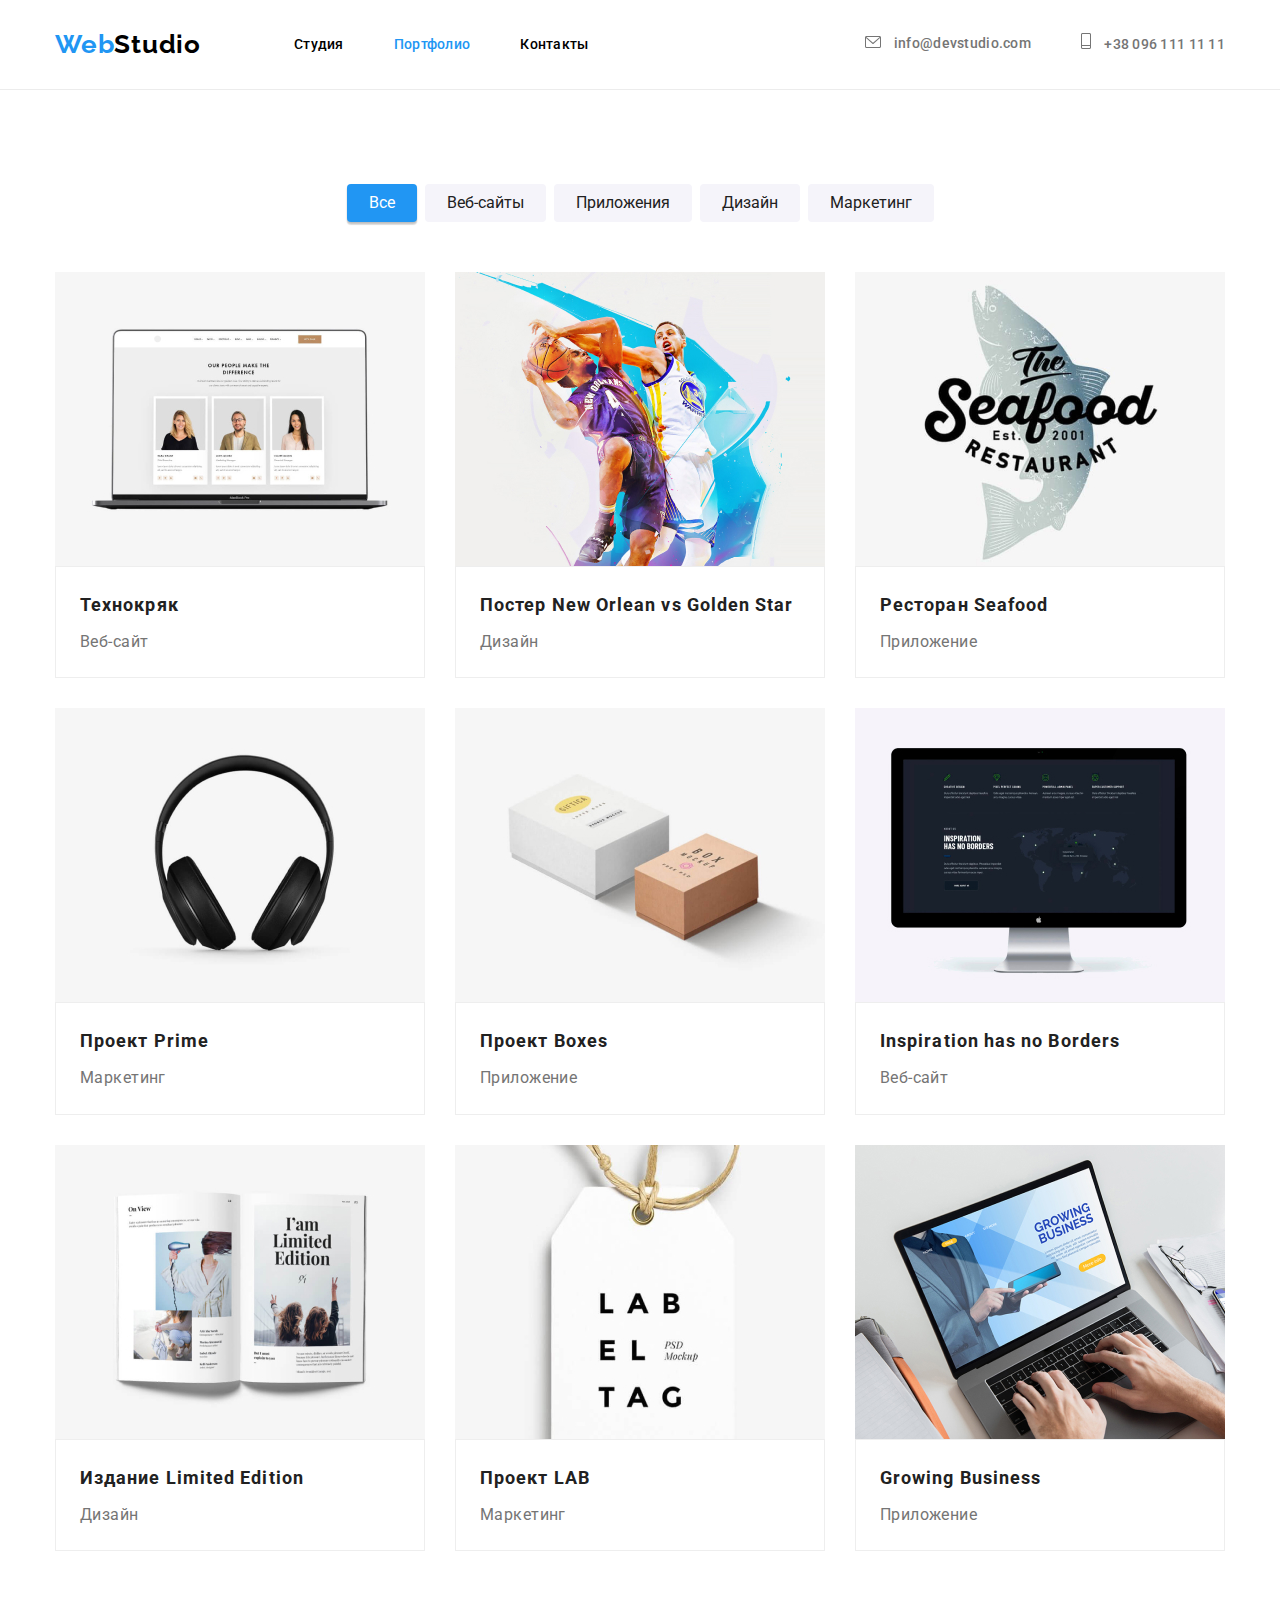
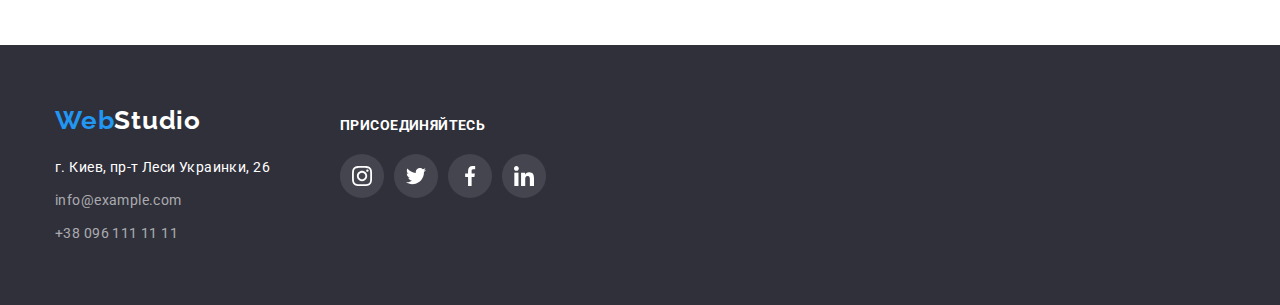
==== commit 38f4db0c: "focus" ====
--- a/portfolio.html
+++ b/portfolio.html
@@ -72,7 +72,7 @@
           </ul>
           <ul class="service">
             <li class="service-card">
-              <button class="servise-card-button">
+              <a  class="servise-card-button" href="">
                 <img
                   class="image img-service"
                   src="./images/persh.jpg"
@@ -84,11 +84,11 @@
                   <h2 class="service-title">Технокряк</h2>
                   <p class="service-text">Веб-сайт</p>
                 </div>
-              </button>
-            </li>
-
-            <li class="service-card">
-              <button class="servise-card-button">
+              </a>
+            </li>
+
+            <li class="service-card">
+              <a  class="servise-card-button" href="">
                 <img
                   class="image img-service"
                   src="./images/drugii.jpg"
@@ -100,11 +100,11 @@
                   <h2 class="service-title">Постер New Orlean vs Golden Star</h2>
                   <p class="service-text">Дизайн</p>
                 </div>
-              </button>
-            </li>
-
-            <li class="service-card">
-              <button class="servise-card-button">
+              </a>
+            </li>
+
+            <li class="service-card">
+              <a  class="servise-card-button" href="">
                 <img
                   class="image img-service"
                   src="./images/tretii.jpg"
@@ -116,11 +116,11 @@
                   <h2 class="service-title">Ресторан Seafood</h2>
                   <p class="service-text">Приложение</p>
                 </div>
-              </button>
-            </li>
-
-            <li class="service-card">
-              <button class="servise-card-button">
+              </a>
+            </li>
+
+            <li class="service-card">
+              <a  class="servise-card-button" href="">
                 <img
                   class="image img-service"
                   src="./images/chetvert.jpg"
@@ -136,7 +136,7 @@
             </li>
 
             <li class="service-card">
-              <button class="servise-card-button">
+              <a  class="servise-card-button" href="">
                 <img
                   class="image img-service"
                   src="./images/piatii.jpg"
@@ -148,11 +148,11 @@
                   <h2 class="service-title">Проект Boxes</h2>
                   <p class="service-text">Приложение</p>
                 </div>
-              </button>
-            </li>
-
-            <li class="service-card">
-              <button class="servise-card-button">
+              </a>
+            </li>
+
+            <li class="service-card">
+              <a  class="servise-card-button" href="">
                 <img
                   class="image img-service"
                   src="./images/shostii.jpg"
@@ -164,11 +164,11 @@
                   <h2 class="service-title">Inspiration has no Borders</h2>
                   <p class="service-text">Веб-сайт</p>
                 </div>
-              </button>
-            </li>
-
-            <li class="service-card">
-              <button class="servise-card-button">
+              </a>
+            </li>
+
+            <li class="service-card">
+              <a  class="servise-card-button" href="">
                 <img
                   class="image img-service"
                   src="./images/sim.jpg"
@@ -180,11 +180,11 @@
                   <h2 class="service-title">Издание Limited Edition</h2>
                   <p class="service-text">Дизайн</p>
                 </div>
-              </button>
-            </li>
-
-            <li class="service-card">
-              <button class="servise-card-button">
+              </a>
+            </li>
+
+            <li class="service-card">
+              <a  class="servise-card-button" href="">
                 <img
                   class="image img-service"
                   src="./images/osim.jpg"
@@ -196,11 +196,11 @@
                   <h2 class="service-title">Проект LAB</h2>
                   <p class="service-text">Маркетинг</p>
                 </div>
-              </button>
-            </li>
-
-            <li class="service-card">
-              <button class="servise-card-button">
+              </a>
+            </li>
+
+            <li class="service-card">
+              <a  class="servise-card-button" href="">
                 <img
                   class="image img-service"
                   src="./images/dev.jpg"
@@ -212,7 +212,7 @@
                   <h2 class="service-title">Growing Business</h2>
                   <p class="service-text">Приложение</p>
                 </div>
-              </button>
+              </a>
             </li>
           </ul>
         </div>
--- a/css/styles.css
+++ b/css/styles.css
@@ -154,10 +154,12 @@
   fill: var(--primary-text-color);
   margin-right: 10px;
 }
-.link-contact:hover .contact-mail-icon{
+.link-contact:hover .contact-mail-icon,
+.link-contact:focus .contact-mail-icon{
   fill: var(--accent);
 }
-.link-contact:hover .contact-phone-icon{
+.link-contact:hover .contact-phone-icon,
+.link-contact:focus .contact-phone-icon{
   fill: var(--accent);
 }
 .link-contact:hover,
@@ -356,11 +358,13 @@
   background-color:  #FFFFFF;
   border-radius: 50%;
 }
-  .link-team-icon:hover .media-icon-team{
+  .link-team-icon:hover .media-icon-team,
+  .link-team-icon:focus .media-icon-team{
     background-color: var(--accent);
     fill: #FFFFFF;
   }
-  .link-team-icon:hover{
+  .link-team-icon:hover,
+  .link-team-icon:focus{
     background-color: var(--accent);
   }
 .list-clients{
@@ -390,7 +394,8 @@
   
 
 }
-.link-clients:hover .icon-clients{
+.link-clients:hover .icon-clients,
+.link-clients:focus .icon-clients{
   fill: var(--accent);
 }
 
@@ -481,7 +486,8 @@
   background-color:  rgba(255, 255, 255, 0.1);
   border-radius: 50%;
 }
-.link-join-icon:hover{
+.link-join-icon:hover,
+.link-join-icon:focus{
   background-color: var(--accent);
 }
 .media-icon-join{
@@ -496,7 +502,8 @@
   margin-left: 0;
 }
 
-.link-join-icon:hover .media-icon-join{
+.link-join-icon:hover .media-icon-join,
+.link-join-icon:focus .media-icon-join{
   background-color: var(--accent);
 }
 
@@ -534,8 +541,7 @@
   box-shadow: 0px 3px 1px rgba(0, 0, 0, 0.1), 0px 1px 2px rgba(0, 0, 0, 0.08), 0px 2px 2px rgba(0, 0, 0, 0.12);
 }
 .button-portfolio:hover,
-.button-portfolio:focus
-{
+.button-portfolio:focus{
     background-color: var(--accent);
     color: var(--invert-text-color);
     box-shadow: 0px 3px 1px rgba(0, 0, 0, 0.1), 0px 1px 2px rgba(0, 0, 0, 0.08), 0px 2px 2px rgba(0, 0, 0, 0.12);
@@ -555,8 +561,10 @@
   background-color: var(--primary-background-color);
   border: none;
   padding: 0;
-}
-.servise-card-button:hover{
+  text-decoration: none;
+}
+.servise-card-button:hover,
+.servise-card-button:focus {
  box-shadow: 0px 1px 1px rgba(0, 0, 0, 0.12), 0px 4px 4px rgba(0, 0, 0, 0.06), 1px 4px 6px rgba(0, 0, 0, 0.16);;
 }
 .service-card {
@@ -572,6 +580,7 @@
   }
   .service-title {
     font-size: 18px;
+    color: var(--secondary-text-color);
     line-height: 2;
     letter-spacing: 0.06em;
     margin-bottom: 4px;
